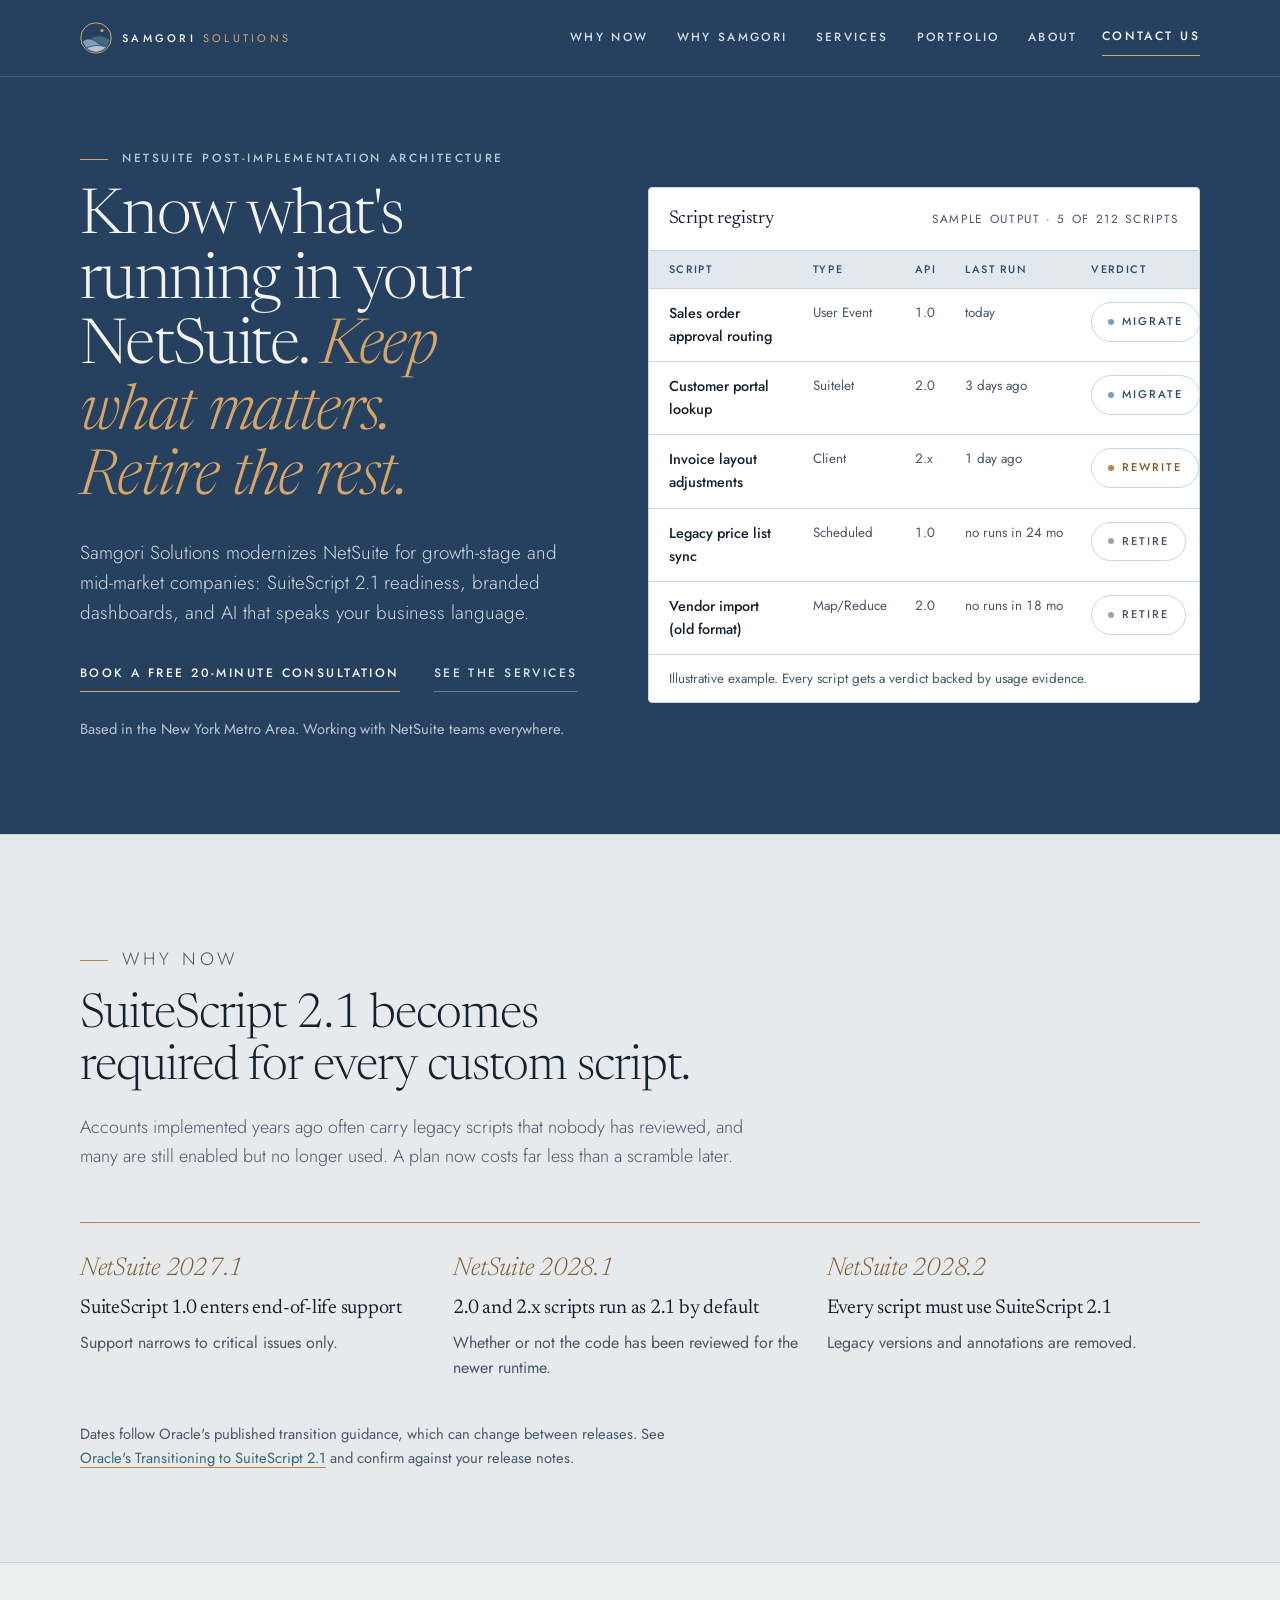
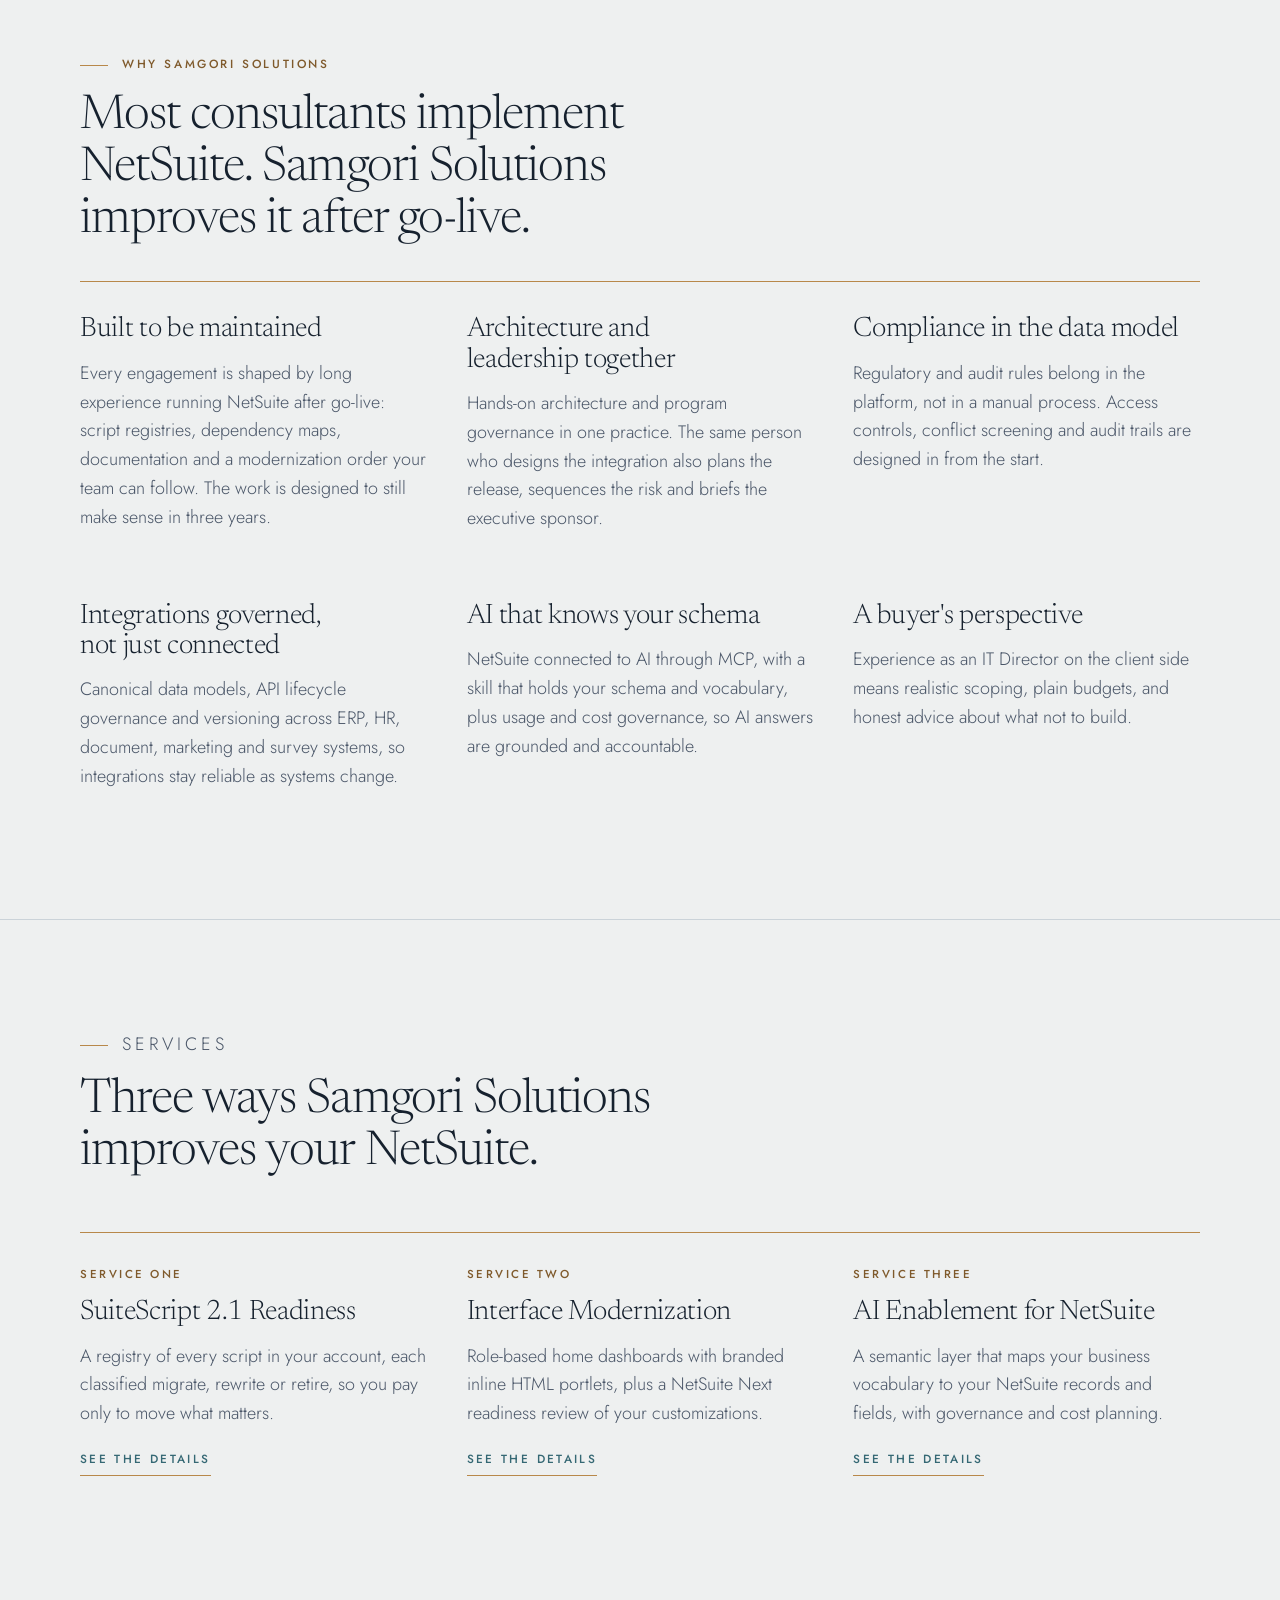
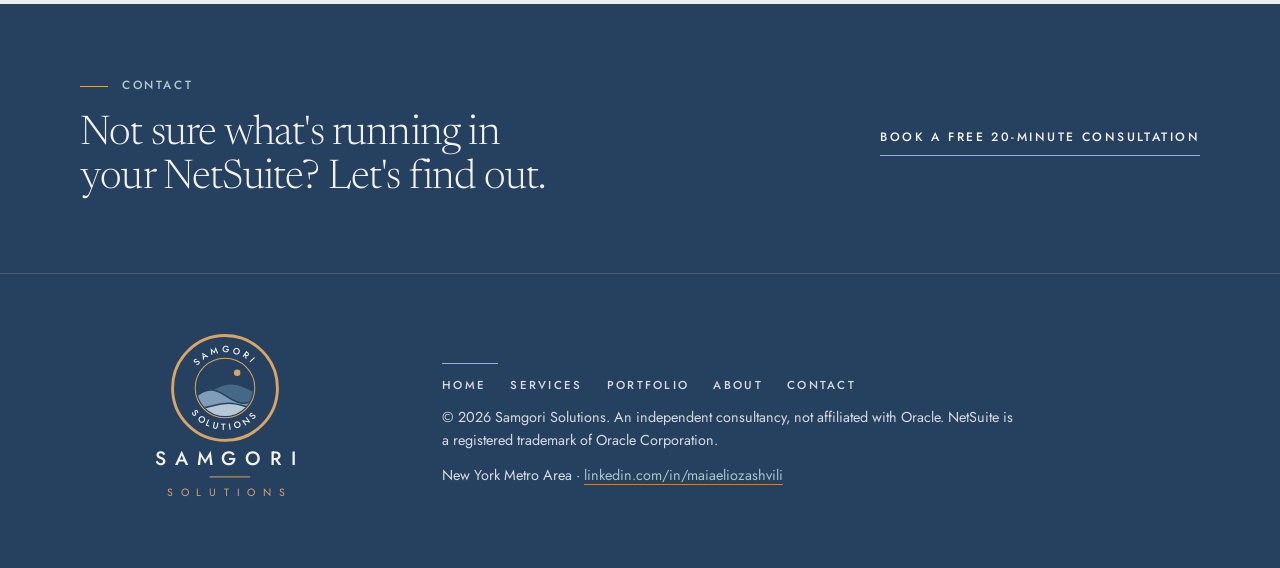
==== public/index.html @ 25e38b6a "Serve site from public/ with wrangler.jsonc for Cloudflare Co-Authored-By: Claude Sonnet 5.5 <norepl" ====
<!doctype html>
<html lang="en">
<head>
<meta charset="utf-8">
<meta name="viewport" content="width=device-width, initial-scale=1, viewport-fit=cover">
<title>Samgori Solutions</title>
<link rel="icon" type="image/svg+xml" href="data:image/svg+xml,%3Csvg%20xmlns%3D%22http%3A//www.w3.org/2000/svg%22%20viewBox%3D%22-4%20-4%2072%2072%22%3E%3Crect%20x%3D%22-4%22%20y%3D%22-4%22%20width%3D%2272%22%20height%3D%2272%22%20rx%3D%2216%22%20fill%3D%22%2326405F%22/%3E%3Cdefs%3E%3CclipPath%20id%3D%22k4%22%3E%3Ccircle%20cx%3D%2232%22%20cy%3D%2232%22%20r%3D%2225%22/%3E%3C/clipPath%3E%3C/defs%3E%3Ccircle%20cx%3D%2232%22%20cy%3D%2232%22%20r%3D%2229.6%22%20fill%3D%22none%22%20stroke%3D%22%23D7A667%22%20stroke-width%3D%223.6%22/%3E%3Cg%20clip-path%3D%22url%28%23k4%29%22%3E%3Cpath%20d%3D%22M6%2062%20A26%2026%200%200%201%2058%2062%20Z%22%20fill%3D%22%23B4C8D6%22%20stroke%3D%22%2326405F%22%20stroke-width%3D%221.5%22%20stroke-linejoin%3D%22round%22/%3E%3C/g%3E%3Ccircle%20cx%3D%2242%22%20cy%3D%2219%22%20r%3D%224%22%20fill%3D%22%23D7A667%22/%3E%3C/svg%3E">
<link rel="stylesheet" href="https://fonts.googleapis.com/css2?family=Jost:wght@300;400;500&family=Newsreader:ital,opsz,wght@0,6..72,300;0,6..72,400;1,6..72,300;1,6..72,400&display=swap">
<link rel="stylesheet" href="styles.css">
</head>
<body>
<header class="site-header on-navy">
  <div class="wrap">
    <a class="brand" href="./" aria-label="Samgori Solutions home"><svg class="logo-h" viewBox="0 0 430 80" xmlns="http://www.w3.org/2000/svg" role="img" aria-label="Samgori Solutions"><g transform="translate(0 8)"><defs><clipPath id="k1"><circle cx="32" cy="32" r="27"/></clipPath></defs><circle cx="32" cy="32" r="30.4" fill="none" stroke="#D7A667" stroke-width="2"/><g clip-path="url(#k1)"><path d="M0 40 C14 40 22 30 34 28 C46 26 54 34 64 36 V70 H0Z" fill="#456887" stroke="#26405F" stroke-width="1.5" stroke-linejoin="round"/><path d="M0 44 C6 37 12 33 20 34 C32 36 38 47 50 47 C56 47 60 45 64 44 V70 H0Z" fill="#7F9DB8" stroke="#26405F" stroke-width="1.5" stroke-linejoin="round"/><path d="M0 53 C14 53 22 47 36 47 C48 47 54 53 64 51 V70 H0Z" fill="#B4C8D6" stroke="#26405F" stroke-width="1.5" stroke-linejoin="round"/><circle cx="44" cy="17" r="3.2" fill="#D7A667"/></g></g><text x="84" y="47" font-family="Jost,sans-serif" font-size="22" letter-spacing="6.5" fill="#F4F2ED"><tspan font-weight="500">SAMGORI</tspan><tspan font-weight="400" fill="#D7A667" dx="14">SOLUTIONS</tspan></text></svg></a>
    <nav class="nav" aria-label="Primary">
      <a class="nav-link" href="#why-now">Why now</a>
      <a class="nav-link" href="#why-samgori">Why Samgori</a>
      <a class="nav-link" href="services.html">Services</a>
      <a class="nav-link" href="portfolio.html">Portfolio</a>
      <a class="nav-link" href="about.html">About</a>
    </nav>
    <a class="btn head-cta" href="about.html#contact"><span class="long">Contact Us</span><span class="short">Contact</span></a>
  </div>
</header>

<main id="top">
  <section class="hero on-navy" aria-labelledby="hero-title">
    <div class="wrap">
      <div>
        <p class="eyebrow">NetSuite post-implementation architecture</p>
        <h1 id="hero-title">Know what's running in your NetSuite. <em>Keep what matters. Retire the rest.</em></h1>
        <p class="lede">Samgori Solutions modernizes NetSuite for growth-stage and mid-market companies: SuiteScript 2.1 readiness, branded dashboards, and AI that speaks your business language.</p>
        <div class="hero-actions">
          <a class="btn" href="about.html#contact">Book a free 20-minute consultation</a>
          <a class="btn ghost" href="services.html">See the services</a>
        </div>
        <p class="hero-note">Based in the New York Metro Area. Working with NetSuite teams everywhere.</p>
      </div>

      <figure class="registry" style="margin:0" aria-label="Sample script registry">
        <div class="registry-head"><strong>Script registry</strong><span>Sample output · 5 of 212 scripts</span></div>
        <div class="table-scroll">
          <table class="reg">
            <thead>
              <tr><th>Script</th><th>Type</th><th>API</th><th>Last run</th><th>Verdict</th></tr>
            </thead>
            <tbody>
              <tr><td class="name">Sales order approval routing</td><td class="mono">User Event</td><td class="mono">1.0</td><td class="mono">today</td><td><span class="chip migrate">Migrate</span></td></tr>
              <tr><td class="name">Customer portal lookup</td><td class="mono">Suitelet</td><td class="mono">2.0</td><td class="mono">3 days ago</td><td><span class="chip migrate">Migrate</span></td></tr>
              <tr><td class="name">Invoice layout adjustments</td><td class="mono">Client</td><td class="mono">2.x</td><td class="mono">1 day ago</td><td><span class="chip rewrite">Rewrite</span></td></tr>
              <tr><td class="name">Legacy price list sync</td><td class="mono">Scheduled</td><td class="mono">1.0</td><td class="mono">no runs in 24 mo</td><td><span class="chip retire">Retire</span></td></tr>
              <tr><td class="name">Vendor import (old format)</td><td class="mono">Map/Reduce</td><td class="mono">2.0</td><td class="mono">no runs in 18 mo</td><td><span class="chip retire">Retire</span></td></tr>
            </tbody>
          </table>
        </div>
        <figcaption class="registry-foot">Illustrative example. Every script gets a verdict backed by usage evidence.</figcaption>
      </figure>
    </div>
  </section>

  <section id="why-now" class="band tint" aria-labelledby="why-title">
    <div class="wrap">
      <div class="section-head">
        <p class="eyebrow">Why now</p>
        <h2 id="why-title">SuiteScript 2.1 becomes required for every custom script.</h2>
        <p>Accounts implemented years ago often carry legacy scripts that nobody has reviewed, and many are still enabled but no longer used. A plan now costs far less than a scramble later.</p>
      </div>
      <div class="timeline">
        <div class="tl">
          <div class="rel">NetSuite 2027.1</div>
          <h3>SuiteScript 1.0 enters end-of-life support</h3>
          <p>Support narrows to critical issues only.</p>
        </div>
        <div class="tl">
          <div class="rel">NetSuite 2028.1</div>
          <h3>2.0 and 2.x scripts run as 2.1 by default</h3>
          <p>Whether or not the code has been reviewed for the newer runtime.</p>
        </div>
        <div class="tl">
          <div class="rel">NetSuite 2028.2</div>
          <h3>Every script must use SuiteScript 2.1</h3>
          <p>Legacy versions and annotations are removed.</p>
        </div>
      </div>
      <p class="source-note">Dates follow Oracle's published transition guidance, which can change between releases. See <a href="https://docs.oracle.com/en/cloud/saas/netsuite/ns-online-help/article_7161922360.html" target="_blank" rel="noopener">Oracle's Transitioning to SuiteScript 2.1</a> and confirm against your release notes.</p>
    </div>
  </section>

  <section id="why-samgori" class="band" aria-labelledby="why-sg-title">
    <div class="wrap">
      <p class="eyebrow">Why Samgori Solutions</p>
      <h2 id="why-sg-title" style="margin-bottom:34px;max-width:24ch">Most consultants implement NetSuite. Samgori Solutions improves it after go-live.</h2>
      <div class="teasers"><article class="teaser"><h3>Built to be maintained</h3><p>Every engagement is shaped by long experience running NetSuite after go-live: script registries, dependency maps, documentation and a modernization order your team can follow. The work is designed to still make sense in three years.</p></article><article class="teaser"><h3>Architecture and leadership together</h3><p>Hands-on architecture and program governance in one practice. The same person who designs the integration also plans the release, sequences the risk and briefs the executive sponsor.</p></article><article class="teaser"><h3>Compliance in the data model</h3><p>Regulatory and audit rules belong in the platform, not in a manual process. Access controls, conflict screening and audit trails are designed in from the start.</p></article><article class="teaser"><h3>Integrations governed, not just connected</h3><p>Canonical data models, API lifecycle governance and versioning across ERP, HR, document, marketing and survey systems, so integrations stay reliable as systems change.</p></article><article class="teaser"><h3>AI that knows your schema</h3><p>NetSuite connected to AI through MCP, with a skill that holds your schema and vocabulary, plus usage and cost governance, so AI answers are grounded and accountable.</p></article><article class="teaser"><h3>A buyer's perspective</h3><p>Experience as an IT Director on the client side means realistic scoping, plain budgets, and honest advice about what not to build.</p></article></div>
    </div>
  </section>

  <section id="services" class="band" aria-labelledby="services-title">
    <div class="wrap">
      <div class="section-head">
        <p class="eyebrow">Services</p>
        <h2 id="services-title">Three ways Samgori Solutions improves your NetSuite.</h2>
      </div>
      <div class="teasers">
        <article class="teaser">
          <p class="tag">Service one</p>
          <h3>SuiteScript 2.1 Readiness</h3>
          <p>A registry of every script in your account, each classified migrate, rewrite or retire, so you pay only to move what matters.</p>
          <a class="text-link" href="services.html#readiness">See the details</a>
        </article>
        <article class="teaser">
          <p class="tag">Service two</p>
          <h3>Interface Modernization</h3>
          <p>Role-based home dashboards with branded inline HTML portlets, plus a NetSuite Next readiness review of your customizations.</p>
          <a class="text-link" href="services.html#interface">See the details</a>
        </article>
        <article class="teaser">
          <p class="tag">Service three</p>
          <h3>AI Enablement for NetSuite</h3>
          <p>A semantic layer that maps your business vocabulary to your NetSuite records and fields, with governance and cost planning.</p>
          <a class="text-link" href="services.html#ai">See the details</a>
        </article>
      </div>
    </div>
  </section>

  <section class="cta on-navy" aria-labelledby="cta-title">
    <div class="wrap">
      <div>
        <p class="eyebrow">Contact</p>
        <h2 id="cta-title">Not sure what's running in your NetSuite? Let's find out.</h2>
      </div>
      <a class="btn" href="about.html#contact">Book a free 20-minute consultation</a>
    </div>
  </section>
</main>

<footer class="site-footer on-navy">
  <div class="wrap">
    <svg class="logo-seal" viewBox="0 0 300 196" xmlns="http://www.w3.org/2000/svg" role="img" aria-label="Samgori Solutions seal"><g transform="translate(94 4) scale(1.75)"><defs><path id="rt2" d="M11 32 A21 21 0 0 1 53 32"/><path id="rb2" d="M7 32 A25 25 0 0 0 57 32"/></defs><circle cx="32" cy="32" r="31" fill="none" stroke="#D7A667" stroke-width="1.7"/><circle cx="32" cy="32" r="17.6" fill="none" stroke="#D7A667" stroke-width=".6"/><text text-anchor="middle" font-family="Jost,sans-serif" font-weight="500" font-size="5.4" letter-spacing="1.9" fill="#F4F2ED"><textPath href="#rt2" startOffset="50%">SAMGORI</textPath></text><text text-anchor="middle" font-family="Jost,sans-serif" font-weight="500" font-size="5.4" letter-spacing="1.9" fill="#F4F2ED"><textPath href="#rb2" startOffset="50%">SOLUTIONS</textPath></text><defs><clipPath id="k3"><circle cx="32" cy="32" r="16.6"/></clipPath></defs><g clip-path="url(#k3)"><g transform="translate(32 32) scale(.6) translate(-32 -32)"><path d="M0 40 C14 40 22 30 34 28 C46 26 54 34 64 36 V70 H0Z" fill="#456887" stroke="#26405F" stroke-width="1.5" stroke-linejoin="round"/><path d="M0 44 C6 37 12 33 20 34 C32 36 38 47 50 47 C56 47 60 45 64 44 V70 H0Z" fill="#7F9DB8" stroke="#26405F" stroke-width="1.5" stroke-linejoin="round"/><path d="M0 53 C14 53 22 47 36 47 C48 47 54 53 64 51 V70 H0Z" fill="#B4C8D6" stroke="#26405F" stroke-width="1.5" stroke-linejoin="round"/><circle cx="44" cy="17" r="3.2" fill="#D7A667"/></g></g></g><text x="155" y="140" text-anchor="middle" font-family="Jost,sans-serif" font-weight="500" font-size="20" letter-spacing="9" fill="#F4F2ED">SAMGORI</text><path d="M134 152H176" stroke="#D7A667" stroke-width="1"/><text x="155" y="172" text-anchor="middle" font-family="Jost,sans-serif" font-weight="400" font-size="11" letter-spacing="8" fill="#D7A667">SOLUTIONS</text></svg>
    <div class="foot-text">
      <span class="foot-rule" aria-hidden="true"></span>
      <nav class="foot-nav" aria-label="Footer"><a href="./">Home</a><a href="services.html">Services</a><a href="portfolio.html">Portfolio</a><a href="about.html">About</a><a href="about.html#contact">Contact</a></nav>
      <p>&copy; 2026 Samgori Solutions. An independent consultancy, not affiliated with Oracle. NetSuite is a registered trademark of Oracle Corporation.</p>
      <p>New York Metro Area &middot; <a href="https://www.linkedin.com/in/maiaeliozashvili" target="_blank" rel="noopener">linkedin.com/in/maiaeliozashvili</a></p>
    </div>
  </div>
</footer>

</body>
</html>
---- public/styles.css ----
/* Maison direction: quiet luxury. Tonal navy header, hero and footer over a pearl page; bronze hairlines; Newsreader Light for display, Jost for everything small.
   Color roles: navy = header, hero, footer. Bronze = rules, the italic headline phrase, verdict words, underlined calls to action. Azure = eyebrow on navy, table heads, callouts.
   Lagoon Cadet = links and focus rings only. */
:root {
  --navy: #26405F;
  --navy-soft: #D5DBE2;
  --navy-muted: #B9C5D3;
  --navy-line: rgba(255, 255, 255, 0.14);

  --bg: #EEF0F0;
  --surface: #E6EAEC;
  --card: #FFFFFF;
  --fg: #16212E;
  --muted: #4A5668;
  --line: #CBD3D9;

  --bronze: #D7A667;
  --bronze-rule: #B8884A;
  --bronze-text: #7F5A2C;
  --bronze-soft: #F1E6D6;

  --azure: #B4C8D6;
  --azure-soft: #E1E8EE;
  --azure-line: #CAD6DF;
  --azure-text: #2D4B6E;

  --cadet: #4E8C96;
  --link: #356874;
  --link-navy: #A7C6CB;
  --ring: #356874;

  --font-display: "Newsreader", Georgia, "Times New Roman", serif;
  --font-body: "Jost", system-ui, -apple-system, "Segoe UI", sans-serif;
}
@media (prefers-color-scheme: dark) {
  :root:not([data-theme="light"]) {
    --bg: #0D1621;
    --surface: #101C2B;
    --card: #142132;
    --fg: #E8EEF4;
    --muted: #A3B2C2;
    --line: #263A52;
    --bronze-rule: #8F6A3A;
    --bronze-text: #D7A667;
    --bronze-soft: #3A2E1B;
    --azure-soft: #203449;
    --azure-line: #34506B;
    --azure-text: #B4C8D6;
    --link: #A7C6CB;
    --ring: #A7C6CB;
    color-scheme: dark;
  }
}
:root[data-theme="dark"] {
  --bg: #0D1621;
  --surface: #101C2B;
  --card: #142132;
  --fg: #E8EEF4;
  --muted: #A3B2C2;
  --line: #263A52;
  --bronze-rule: #8F6A3A;
  --bronze-text: #D7A667;
  --bronze-soft: #3A2E1B;
  --azure-soft: #203449;
  --azure-line: #34506B;
  --azure-text: #B4C8D6;
  --link: #A7C6CB;
  --ring: #A7C6CB;
  color-scheme: dark;
}

* { box-sizing: border-box; }
html { scroll-behavior: smooth; }
body {
  background: var(--bg);
  color: var(--fg);
  font-family: var(--font-body);
  font-weight: 400;
  font-size: 18px;
  line-height: 1.6;
  margin: 0;
}
@media (prefers-reduced-motion: reduce) { html { scroll-behavior: auto; } }

a { color: var(--link); text-underline-offset: 4px; text-decoration-color: var(--bronze-rule); text-decoration-thickness: 1px; }
a:hover { text-decoration-thickness: 2px; }
a:focus-visible, button:focus-visible, summary:focus-visible {
  outline: 3px solid var(--ring);
  outline-offset: 3px;
  border-radius: 3px;
}
.on-navy a:focus-visible, .on-navy button:focus-visible { outline-color: var(--link-navy); }

.wrap {
  max-width: 1160px;
  margin: 0 auto;
  padding-left: max(20px, env(safe-area-inset-left, 0px));
  padding-right: max(20px, env(safe-area-inset-right, 0px));
}

h1, h2, h3 {
  font-family: var(--font-display);
  font-weight: 300;
  line-height: 1.08;
  letter-spacing: -0.02em;
  text-wrap: balance;
  margin: 0;
}
h1 { font-size: clamp(2.4rem, 4.9vw, 4.1rem); line-height: 1.04; letter-spacing: -0.026em; }
h2 { font-size: clamp(2rem, 3.8vw, 3rem); }
h3 { font-size: 1.5rem; font-weight: 400; letter-spacing: -0.012em; }
p { margin: 0; }

.eyebrow {
  font-family: var(--font-body);
  font-weight: 500;
  font-size: 0.74rem;
  letter-spacing: 0.22em;
  text-transform: uppercase;
  color: var(--bronze-text);
  margin-bottom: 18px;
}
.eyebrow::before { content: ""; display: inline-block; width: 28px; height: 1px; background: var(--bronze-rule); vertical-align: middle; margin-right: 14px; }
.lede { font-size: 1.18rem; color: var(--muted); max-width: 56ch; font-weight: 300; }

/* Navy band: header, hero, footer */
.on-navy { background: var(--navy); color: #F4F2ED; }
.on-navy a { color: var(--link-navy); }
.site-header { border-bottom: 1px solid var(--navy-line); }
.site-header .wrap {
  display: flex;
  align-items: center;
  justify-content: space-between;
  gap: 16px;
  padding-block: 18px;
}
.brand { display: flex; align-items: center; text-decoration: none; flex: none; }
.logo-h { height: 40px; width: auto; display: block; }
@media (max-width: 520px) { .logo-h { height: 32px; } }
.nav { display: flex; align-items: center; gap: 28px; margin-left: auto; }
.head-cta { margin-left: 8px; }
@media (max-width: 899px) {
  .site-header .wrap { flex-wrap: wrap; row-gap: 0; }
  .nav { order: 3; width: 100%; margin-left: 0; gap: 26px; padding: 12px 0 2px; margin-top: 14px; border-top: 1px solid var(--navy-line); overflow-x: auto; }
  .head-cta { margin-left: auto; }
}
.nav a { text-decoration: none; }
.nav a.nav-link {
  font-weight: 500;
  font-size: 0.74rem;
  letter-spacing: 0.2em;
  text-transform: uppercase;
  color: var(--navy-soft);
  padding-block: 6px;
  border-bottom: 1px solid transparent;
}
.nav a.nav-link:hover { color: #fff; }
.nav a.nav-link[aria-current] { color: #fff; border-bottom-color: var(--bronze); }
.short { display: none; }
@media (max-width: 520px) { .long { display: none; } .short { display: inline; } }

/* Calls to action: underlined words, no filled buttons */
.btn {
  display: inline-block;
  font-family: var(--font-body);
  font-weight: 500;
  font-size: 0.76rem;
  letter-spacing: 0.2em;
  text-transform: uppercase;
  color: #F4F2ED;
  padding: 7px 0 8px;
  border-bottom: 1px solid var(--bronze);
  text-decoration: none;
  background: none;
  cursor: pointer;
}
.on-navy a.btn { color: #F4F2ED; }
.btn:hover { color: var(--bronze); text-decoration: none; }
.on-navy a.btn:hover { color: var(--bronze); }
.btn.ghost { color: var(--navy-soft); border-bottom-color: rgba(180, 200, 214, 0.45); }
.on-navy a.btn.ghost { color: var(--navy-soft); }
.btn.ghost:hover, .on-navy a.btn.ghost:hover { color: #fff; border-bottom-color: #fff; }

/* Hero */
.hero .wrap {
  display: grid;
  grid-template-columns: minmax(0, 1fr) minmax(0, 1.08fr);
  gap: 56px;
  align-items: center;
  padding-block: 72px 92px;
}
@media (max-width: 920px) { .hero .wrap { grid-template-columns: minmax(0, 1fr); gap: 44px; padding-block: 44px 64px; } }
.hero .eyebrow { color: var(--azure); }
.hero .eyebrow::before { background: var(--bronze); }
.hero h1 em { color: var(--bronze); font-style: italic; font-weight: 300; }
.hero .lede { margin-top: 26px; color: var(--navy-soft); }
.hero-actions { display: flex; flex-wrap: wrap; gap: 14px 34px; margin-top: 38px; }
.hero-note { margin-top: 26px; font-size: 0.92rem; color: var(--navy-muted); }

.registry {
  background: var(--card);
  color: var(--fg);
  border: 1px solid var(--azure-line);
  border-radius: 4px;
  overflow: hidden;
  min-width: 0;
}
.registry-head {
  display: flex;
  justify-content: space-between;
  align-items: baseline;
  gap: 12px;
  flex-wrap: wrap;
  padding: 16px 20px;
  border-bottom: 1px solid var(--azure-line);
  font-size: 0.74rem;
  letter-spacing: 0.14em;
  text-transform: uppercase;
  color: var(--muted);
}
.registry-head strong { font-family: var(--font-display); font-size: 1.15rem; font-weight: 400; letter-spacing: -0.01em; text-transform: none; color: var(--fg); }
.table-scroll { overflow-x: auto; }
table.reg { width: 100%; border-collapse: collapse; font-size: 0.9rem; min-width: 440px; }
table.reg th {
  text-align: left;
  font-weight: 500;
  font-size: 0.68rem;
  letter-spacing: 0.16em;
  text-transform: uppercase;
  color: var(--azure-text);
  background: var(--azure-soft);
  padding: 10px 14px;
  border-bottom: 1px solid var(--azure-line);
  white-space: nowrap;
}
table.reg td { padding: 13px 14px; border-bottom: 1px solid var(--azure-line); vertical-align: top; }
table.reg tr:last-child td { border-bottom: 0; }
table.reg .name { font-weight: 500; min-width: 150px; }
table.reg th:first-child, table.reg td:first-child { padding-left: 20px; }
table.reg th:last-child, table.reg td:last-child { padding-right: 20px; }
table.reg .mono { font-size: 0.84rem; color: var(--muted); white-space: nowrap; font-variant-numeric: tabular-nums; }
.chip {
  display: inline-flex;
  align-items: center;
  gap: 8px;
  font-weight: 500;
  font-size: 0.68rem;
  letter-spacing: 0.18em;
  text-transform: uppercase;
  white-space: nowrap;
}
.chip::before { content: ""; width: 6px; height: 6px; border-radius: 50%; background: currentColor; }
.chip.migrate { color: var(--azure-text); }
.chip.migrate::before { background: #7F9DB8; }
.chip.rewrite { color: var(--bronze-text); }
.chip.rewrite::before { background: var(--bronze-rule); }
.chip.retire { color: var(--muted); }
.chip.retire::before { background: #98A3B0; }
.registry-foot { padding: 13px 20px; border-top: 1px solid var(--azure-line); font-size: 0.84rem; color: var(--muted); }

/* Sections */
section { scroll-margin-top: 16px; }
.band { border-top: 1px solid var(--line); }
.band .wrap { padding-block: 92px; }
@media (max-width: 700px) { .band .wrap { padding-block: 60px; } }
.band.tint { background: var(--surface); }
.section-head { max-width: 62ch; margin-bottom: 52px; }
.section-head p { margin-top: 18px; color: var(--muted); font-size: 1.12rem; font-weight: 300; }

/* Timeline */
.timeline { display: grid; grid-template-columns: repeat(3, minmax(0, 1fr)); gap: 0; border-top: 1px solid var(--bronze-rule); }
@media (max-width: 760px) { .timeline { grid-template-columns: minmax(0, 1fr); border-top: 0; border-left: 1px solid var(--bronze-rule); } }
.tl { padding: 26px 28px 8px 0; position: relative; }
@media (max-width: 760px) { .tl { padding: 0 0 32px 24px; } .tl:last-child { padding-bottom: 0; } }
.tl .rel { font-family: var(--font-display); font-style: italic; font-weight: 300; font-size: 1.6rem; color: var(--bronze-text); letter-spacing: -0.01em; }
.tl h3 { font-size: 1.25rem; margin-top: 8px; }
.tl p { margin-top: 10px; color: var(--muted); font-size: 1rem; }
.source-note { margin-top: 34px; font-size: 0.92rem; color: var(--muted); max-width: 70ch; }

/* Services: ledger rows */
.services { display: grid; gap: 0; border-top: 1px solid var(--bronze-rule); }
.service {
  display: grid;
  grid-template-columns: minmax(0, 0.9fr) minmax(0, 1.4fr);
  gap: 56px;
  padding-block: 52px;
  border-bottom: 1px solid var(--line);
}
@media (max-width: 820px) { .service { grid-template-columns: minmax(0, 1fr); gap: 22px; padding-block: 38px; } }
.service .tag { font-weight: 500; font-size: 0.72rem; letter-spacing: 0.22em; text-transform: uppercase; color: var(--bronze-text); margin-bottom: 14px; }
.service h3 { font-size: clamp(1.7rem, 2.6vw, 2.2rem); font-weight: 300; }
.service .what { color: var(--muted); margin-top: 16px; max-width: 46ch; font-weight: 300; }
.service h4 { font-weight: 500; font-size: 0.72rem; letter-spacing: 0.2em; text-transform: uppercase; color: var(--muted); margin: 0 0 16px; }
.service ul { margin: 0; padding: 0; list-style: none; display: grid; gap: 12px; }
.service li { padding-left: 32px; position: relative; }
.service li::before { content: ""; position: absolute; left: 0; top: 0.82em; width: 16px; height: 1px; background: var(--bronze-rule); }
.service .fine { margin-top: 22px; font-size: 0.94rem; color: var(--muted); }

/* Process */
.steps { display: grid; grid-template-columns: repeat(4, minmax(0, 1fr)); gap: 32px; counter-reset: step; list-style: none; padding: 0; margin: 0; }
@media (max-width: 900px) { .steps { grid-template-columns: repeat(2, minmax(0, 1fr)); } }
@media (max-width: 520px) { .steps { grid-template-columns: minmax(0, 1fr); } }
.steps li { counter-increment: step; }
.steps li::before {
  content: counter(step);
  display: grid;
  place-items: center;
  width: 44px;
  height: 44px;
  border-radius: 50%;
  border: 1px solid var(--bronze-rule);
  color: var(--bronze-text);
  font-family: var(--font-display);
  font-style: italic;
  font-weight: 300;
  font-size: 1.25rem;
  margin-bottom: 18px;
}
.steps h3 { font-size: 1.35rem; }
.steps p { margin-top: 10px; color: var(--muted); font-size: 1rem; }

/* About */
.about { display: grid; grid-template-columns: minmax(0, 1fr) minmax(0, 1fr); gap: 72px; align-items: start; }
@media (max-width: 820px) { .about { grid-template-columns: minmax(0, 1fr); gap: 32px; } }
.about p + p { margin-top: 18px; }
.about p { font-weight: 300; }
.principles { display: grid; gap: 0; border-top: 1px solid var(--bronze-rule); }
.principles div { padding: 22px 0 22px 22px; border-bottom: 1px solid var(--line); border-left: 1px solid var(--bronze-rule); }
.principles strong { display: block; font-family: var(--font-display); font-weight: 400; font-size: 1.3rem; letter-spacing: -0.01em; }
.principles span { color: var(--muted); font-size: 1rem; }

/* FAQ */
.faq { max-width: 780px; border-top: 1px solid var(--bronze-rule); }
.faq details { border-bottom: 1px solid var(--line); }
.faq summary { cursor: pointer; padding: 22px 32px 22px 0; font-family: var(--font-display); font-size: 1.3rem; font-weight: 400; list-style: none; position: relative; }
.faq summary::-webkit-details-marker { display: none; }
.faq summary::after { content: "+"; position: absolute; right: 4px; top: 50%; transform: translateY(-52%); font-family: var(--font-body); font-weight: 300; font-size: 1.6rem; color: var(--bronze-text); }
.faq details[open] summary::after { content: "\2212"; }
.faq details p { padding: 0 0 24px; color: var(--muted); max-width: 64ch; font-weight: 300; }

/* Contact */
.contact { display: grid; grid-template-columns: minmax(0, 1.1fr) minmax(0, 1fr); gap: 72px; align-items: start; }
@media (max-width: 820px) { .contact { grid-template-columns: minmax(0, 1fr); gap: 36px; } }
.callout { margin-top: 30px; max-width: 52ch; background: var(--azure-soft); border-left: 1px solid var(--bronze-rule); padding: 16px 20px; font-size: 1rem; color: var(--fg); }
.callout strong { color: var(--azure-text); font-weight: 500; }
.contact-card { background: var(--card); border: 1px solid var(--azure-line); border-top: 1px solid var(--bronze-rule); border-radius: 0 0 4px 4px; padding: 10px 26px; min-width: 0; }
.row { display: grid; grid-template-columns: 86px minmax(0, 1fr) auto; gap: 14px; align-items: center; padding: 18px 0; border-bottom: 1px solid var(--azure-line); }
.row:last-child { border-bottom: 0; }
.row .k { font-weight: 500; font-size: 0.7rem; letter-spacing: 0.2em; text-transform: uppercase; color: var(--muted); }
.row .v { font-weight: 500; overflow-wrap: anywhere; user-select: all; }
.copy { font-family: var(--font-body); font-weight: 500; font-size: 0.7rem; letter-spacing: 0.16em; text-transform: uppercase; background: transparent; color: var(--fg); border: 0; border-bottom: 1px solid var(--bronze-rule); padding: 6px 2px; cursor: pointer; }
.copy:hover { color: var(--bronze-text); }
.copy.done { color: var(--link); }
.row a.v { user-select: auto; }
@media (max-width: 480px) { .row { grid-template-columns: minmax(0, 1fr) auto; } .row .k { grid-column: 1 / -1; margin-bottom: -6px; } }

/* Footer */
.site-footer { border-top: 1px solid var(--navy-line); }
.site-footer .wrap { padding-block: 56px 48px; display: grid; grid-template-columns: auto minmax(0, 1fr); gap: 40px 72px; align-items: center; font-size: 0.9rem; color: var(--navy-soft); }
@media (max-width: 720px) { .site-footer .wrap { grid-template-columns: minmax(0, 1fr); justify-items: center; text-align: center; } }
.logo-seal { width: 290px; max-width: 100%; height: auto; display: block; }
.site-footer .foot-text { display: grid; gap: 12px; max-width: 64ch; }
.site-footer .foot-rule { display: block; height: 1px; background: var(--bronze); width: 56px; }
@media (max-width: 720px) { .site-footer .foot-rule { margin: 0 auto; } }

/* Multi-page additions */
.page-hero .wrap { padding-block: 72px 80px; max-width: 1160px; }
@media (max-width: 700px) { .page-hero .wrap { padding-block: 44px 52px; } }
.page-hero .eyebrow { color: var(--azure); }
.page-hero .eyebrow::before { background: var(--bronze); }
.page-hero h1 { font-size: clamp(2.3rem, 4.6vw, 3.8rem); max-width: 20ch; }
.page-hero .lede { margin-top: 24px; color: var(--navy-soft); max-width: 60ch; }

.teasers { display: grid; grid-template-columns: repeat(3, minmax(0, 1fr)); gap: 0 40px; border-top: 1px solid var(--bronze-rule); }
@media (max-width: 860px) { .teasers { grid-template-columns: minmax(0, 1fr); } }
.teaser { padding: 32px 0 36px; border-bottom: 1px solid var(--line); display: flex; flex-direction: column; }
@media (min-width: 861px) { .teaser { border-bottom: 0; } }
.teaser .tag { font-weight: 500; font-size: 0.72rem; letter-spacing: 0.22em; text-transform: uppercase; color: var(--bronze-text); margin-bottom: 14px; }
.teaser h3 { font-size: 1.75rem; font-weight: 300; }
.teaser p { margin-top: 14px; color: var(--muted); font-weight: 300; flex: 1; }
.teaser p.tag { flex: none; margin-top: 0; }
.text-link { margin-top: 22px; align-self: flex-start; font-weight: 500; font-size: 0.74rem; letter-spacing: 0.2em; text-transform: uppercase; color: var(--link); text-decoration: none; border-bottom: 1px solid var(--bronze-rule); padding-bottom: 6px; }
.text-link:hover { color: var(--bronze-text); }

.cta .wrap { display: grid; grid-template-columns: minmax(0, 1.4fr) auto; gap: 32px 56px; align-items: center; padding-block: 72px; }
@media (max-width: 820px) { .cta .wrap { grid-template-columns: minmax(0, 1fr); padding-block: 52px; } }
.cta h2 { font-size: clamp(1.8rem, 3.2vw, 2.6rem); max-width: 24ch; }
.cta .eyebrow { color: var(--azure); }
.cta .eyebrow::before { background: var(--bronze); }
.service { scroll-margin-top: 24px; }
.contact { grid-template-columns: minmax(0, 1fr) minmax(0, 1.2fr); gap: 56px; }
@media (max-width: 820px) { .contact { grid-template-columns: minmax(0, 1fr); } }
.row { grid-template-columns: 74px minmax(0, 1fr) auto; }
.row .v { font-size: 0.98rem; overflow-wrap: break-word; word-break: normal; }
.row .v#v-email { overflow-wrap: anywhere; }
@media (max-width: 480px) { .row { grid-template-columns: minmax(0, 1fr) auto; } .row .v { font-size: 0.95rem; } }

/* Contact form */
.contact-head { max-width: 62ch; margin-bottom: 44px; }
.contact-head .lede { margin-top: 20px; }
.contact-grid { display: grid; grid-template-columns: minmax(0, 1.25fr) minmax(0, 1fr); gap: 56px; align-items: start; }
@media (max-width: 900px) { .contact-grid { grid-template-columns: minmax(0, 1fr); gap: 40px; } }
.form-card { background: var(--card); border: 1px solid var(--azure-line); border-top: 1px solid var(--bronze-rule); border-radius: 0 0 4px 4px; padding: 32px 32px 30px; }
@media (max-width: 520px) { .form-card { padding: 24px 20px; } }
.form-card h3 { font-size: 1.7rem; font-weight: 300; margin-bottom: 6px; }
.form-card .sub { color: var(--muted); font-size: 0.98rem; margin-bottom: 26px; }
.field { display: grid; gap: 8px; margin-bottom: 20px; }
.field-row { display: grid; grid-template-columns: repeat(2, minmax(0, 1fr)); gap: 0 20px; }
@media (max-width: 560px) { .field-row { grid-template-columns: minmax(0, 1fr); } }
.field label { font-weight: 500; font-size: 0.7rem; letter-spacing: 0.2em; text-transform: uppercase; color: var(--muted); }
.field label .req { color: var(--bronze-text); }
.field input, .field select, .field textarea {
  font-family: var(--font-body); font-size: 1rem; font-weight: 400; color: var(--fg);
  background: var(--bg); border: 1px solid var(--azure-line); border-radius: 3px; padding: 12px 14px; width: 100%; min-width: 0;
}
.field textarea { min-height: 150px; resize: vertical; line-height: 1.5; }
.field input:focus-visible, .field select:focus-visible, .field textarea:focus-visible { outline: 3px solid var(--ring); outline-offset: 1px; border-color: var(--ring); }
.field [aria-invalid="true"] { border-color: #A8452F; }
:root[data-theme="dark"] .field [aria-invalid="true"] { border-color: #E2896F; }
@media (prefers-color-scheme: dark) { :root:not([data-theme="light"]) .field [aria-invalid="true"] { border-color: #E2896F; } }
.err { font-size: 0.86rem; color: #A8452F; min-height: 0; }
:root[data-theme="dark"] .err { color: #E2896F; }
@media (prefers-color-scheme: dark) { :root:not([data-theme="light"]) .err { color: #E2896F; } }
.hp { position: absolute; left: -9999px; width: 1px; height: 1px; overflow: hidden; }
.form-actions { display: flex; align-items: center; flex-wrap: wrap; gap: 14px 24px; margin-top: 6px; }
.submit { font-family: var(--font-body); font-weight: 500; font-size: 0.76rem; letter-spacing: 0.2em; text-transform: uppercase; color: #F4F2ED; background: var(--navy); border: 1px solid var(--navy); border-bottom: 2px solid var(--bronze); border-radius: 3px; padding: 14px 26px; cursor: pointer; }
.submit:hover { background: #1F3550; }
.submit[disabled] { opacity: 0.6; cursor: progress; }
:root[data-theme="dark"] .submit { background: #2D4B6E; border-color: #2D4B6E; }
@media (prefers-color-scheme: dark) { :root:not([data-theme="light"]) .submit { background: #2D4B6E; border-color: #2D4B6E; } }
.privacy { font-size: 0.86rem; color: var(--muted); max-width: 40ch; }
.status { margin-top: 22px; display: none; }
.status.show { display: block; }
.status .box { border-left: 1px solid var(--bronze-rule); background: var(--azure-soft); padding: 16px 20px; font-size: 1rem; }
.status .box strong { font-weight: 500; color: var(--azure-text); }
.status textarea { margin-top: 14px; width: 100%; min-height: 150px; font: 0.9rem/1.5 var(--font-body); color: var(--fg); background: var(--card); border: 1px solid var(--azure-line); border-radius: 3px; padding: 12px 14px; }
.status .copy { margin-top: 10px; }

.foot-nav { display: flex; flex-wrap: wrap; gap: 8px 24px; }
.foot-nav a { font-weight: 500; font-size: 0.72rem; letter-spacing: 0.2em; text-transform: uppercase; text-decoration: none; color: var(--navy-soft); }
.foot-nav a:hover { color: #fff; }
@media (max-width: 720px) { .foot-nav { justify-content: center; } }

.sr-only { position: absolute; width: 1px; height: 1px; overflow: hidden; clip: rect(0 0 0 0); white-space: nowrap; }
.hero-actions { margin-top: 28px; }
.chips { display: flex; flex-wrap: wrap; gap: 10px; margin-bottom: 18px; }
.chip { font-family: var(--font-body); font-weight: 500; font-size: 0.7rem; letter-spacing: 0.18em; text-transform: uppercase; color: var(--fg); background: transparent; border: 1px solid var(--azure-line); border-radius: 999px; padding: 10px 16px; cursor: pointer; }
.chip:hover { border-color: var(--bronze-rule); }
.chip[aria-pressed="true"] { background: var(--navy); border-color: var(--navy); color: #F4F2ED; }
.chip:focus-visible, .btn:focus-visible { outline: 3px solid var(--ring); outline-offset: 2px; }
.pf-count { color: var(--muted); font-size: 0.9rem; margin-bottom: 28px; }
.proj-grid { display: grid; grid-template-columns: repeat(2, minmax(0, 1fr)); gap: 28px; }
@media (max-width: 820px) { .proj-grid { grid-template-columns: minmax(0, 1fr); } }
.proj { background: var(--card); border: 1px solid var(--azure-line); border-top: 1px solid var(--bronze-rule); border-radius: 0 0 4px 4px; padding: 28px 28px 24px; display: flex; flex-direction: column; }
.proj[hidden] { display: none; }
.proj-tag { font-weight: 500; font-size: 0.68rem; letter-spacing: 0.22em; text-transform: uppercase; color: var(--bronze-text); }
.proj-org { color: var(--azure-text); font-weight: 500; font-size: 0.9rem; margin: -8px 0 6px; }
.proj h3 { font-size: 1.5rem; font-weight: 300; margin: 10px 0 16px; }
.proj dl { flex: 1; }
.proj dt { font-weight: 500; font-size: 0.68rem; letter-spacing: 0.2em; text-transform: uppercase; color: var(--muted); margin-top: 12px; }
.proj dd { margin: 4px 0 0; font-weight: 300; }
.proj-stack { margin-top: 18px; padding-top: 14px; border-top: 1px solid var(--azure-line); font-size: 0.92rem; color: var(--muted); }
.proj-stack span { font-weight: 500; font-size: 0.68rem; letter-spacing: 0.2em; text-transform: uppercase; margin-right: 8px; }
.resume { max-width: 860px; }
.rs-contact { color: var(--muted); font-size: 0.95rem; overflow-wrap: anywhere; padding-bottom: 20px; border-bottom: 1px solid var(--bronze-rule); }
.rs-sec { margin-top: 40px; }
.rs-sec .rs-h { font-size: 0.74rem; font-family: var(--font-body); font-weight: 500; letter-spacing: 0.24em; text-transform: uppercase; color: var(--bronze-text); margin-bottom: 16px; }
.skrow { display: grid; grid-template-columns: 190px minmax(0, 1fr); gap: 4px 24px; padding: 10px 0; border-top: 1px solid var(--azure-line); }
.skrow dt { font-weight: 500; }
.skrow dd { margin: 0; font-weight: 300; }
@media (max-width: 600px) { .skrow { grid-template-columns: minmax(0, 1fr); } }
.job { margin-bottom: 28px; }
.job-head { display: flex; justify-content: space-between; align-items: baseline; gap: 6px 20px; flex-wrap: wrap; }
.job h3 { font-size: 1.35rem; font-weight: 400; }
.job-dates { font-size: 0.86rem; letter-spacing: 0.1em; color: var(--muted); }
.job-org { color: var(--azure-text); font-weight: 500; margin-top: 2px; }
.job-blurb { color: var(--muted); font-weight: 300; margin-top: 6px; }
.job h4 { font-family: var(--font-body); font-weight: 500; font-size: 0.7rem; letter-spacing: 0.2em; text-transform: uppercase; color: var(--muted); margin-top: 18px; }
.rs-more { margin-top: 36px; }
.job ul { margin: 10px 0 0; padding-left: 20px; }
.job li { margin-bottom: 6px; font-weight: 300; }
@media print {
  .site-header, .site-footer, .cta, .page-hero .hero-actions { display: none !important; }
  .page-hero { background: none !important; color: #000 !important; }
  .page-hero .wrap { padding-block: 0 12px; }
  .page-hero h1, .page-hero .lede, .page-hero .eyebrow { color: #000 !important; }
  body { background: #fff !important; }
  .job { break-inside: avoid; }
}
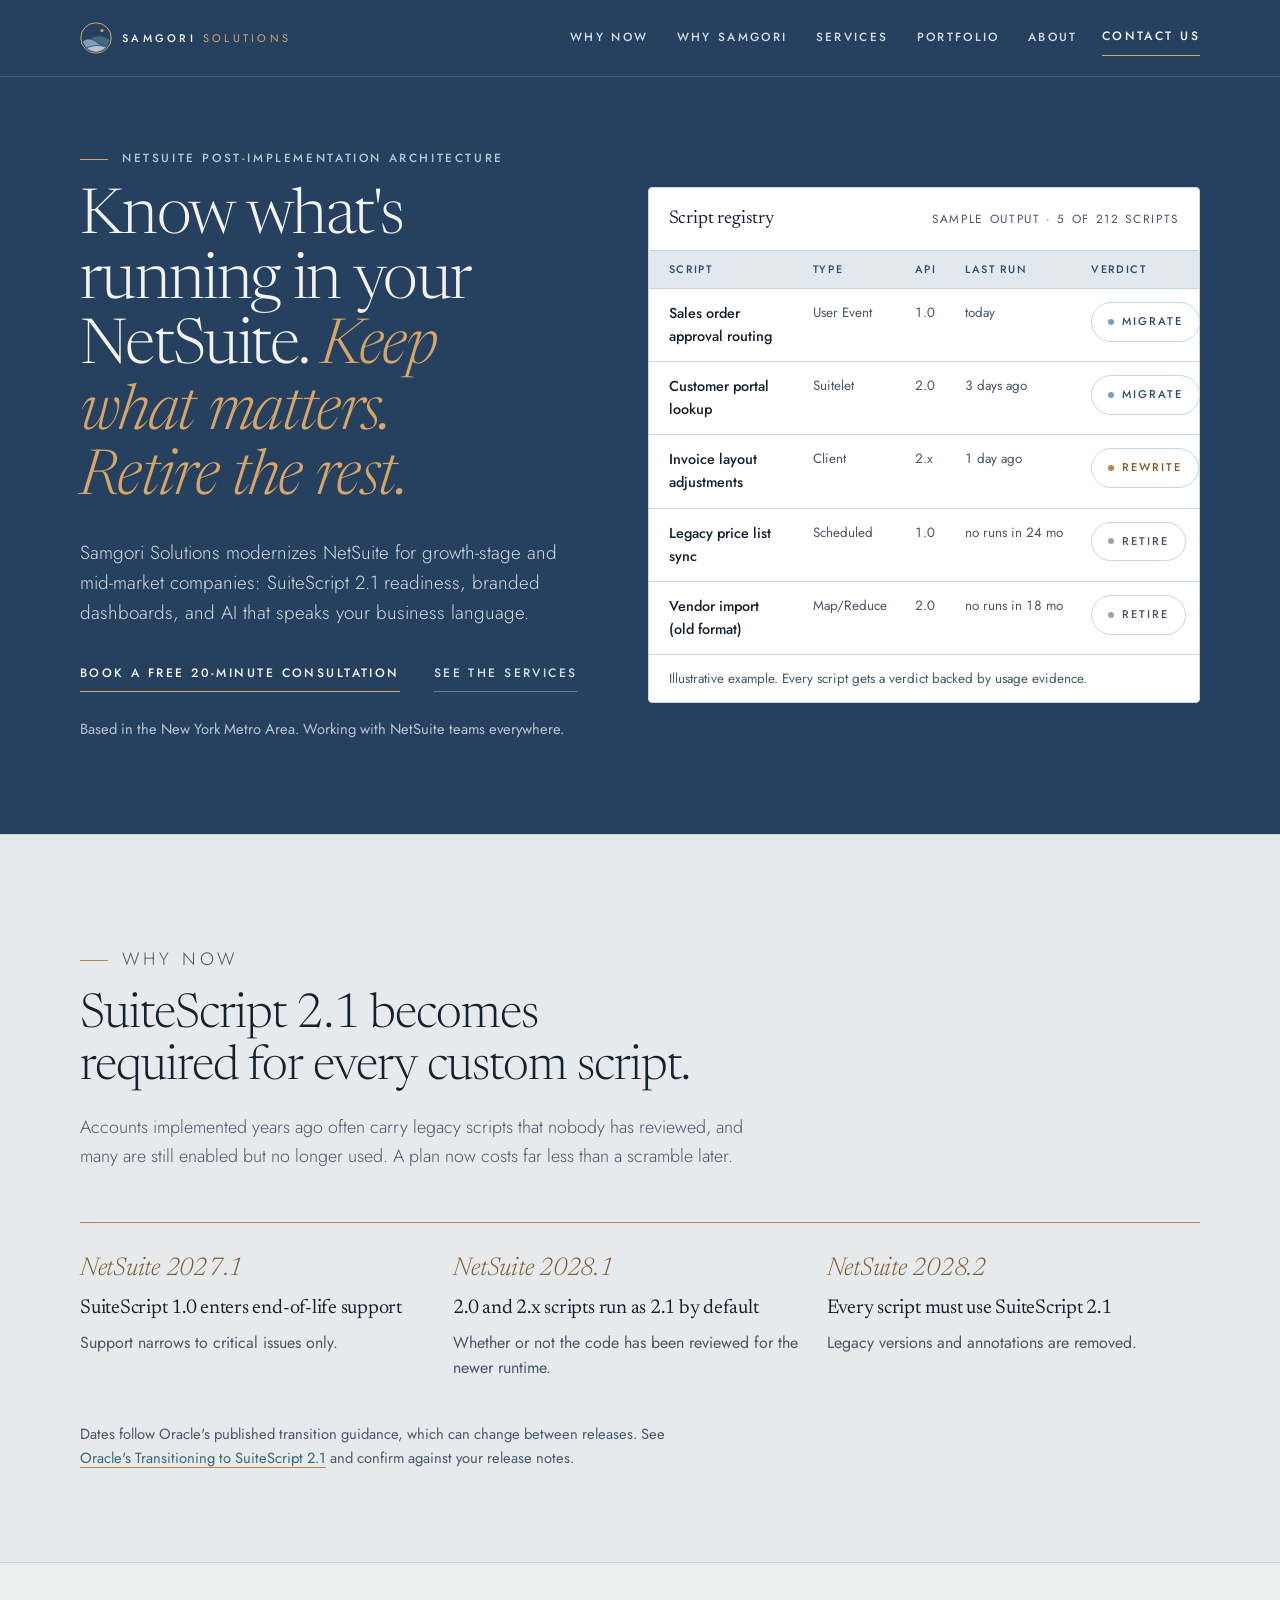
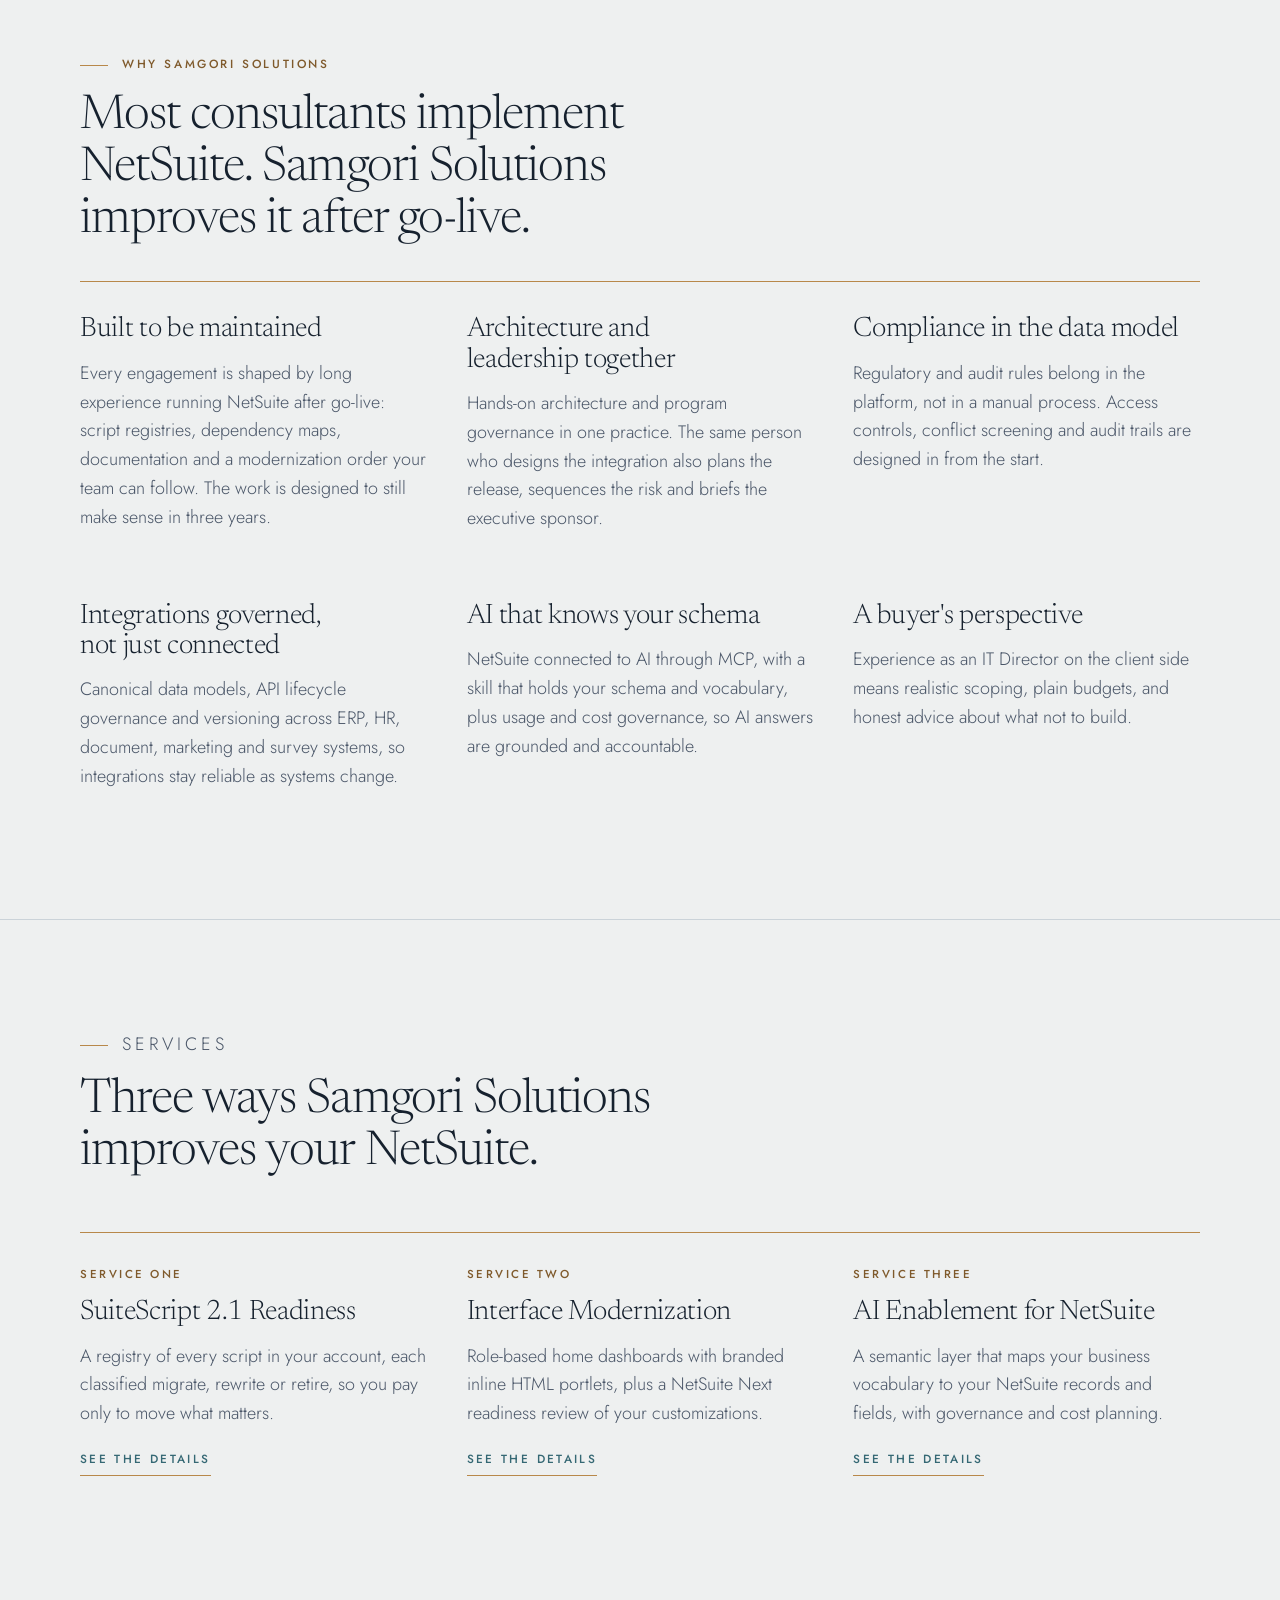
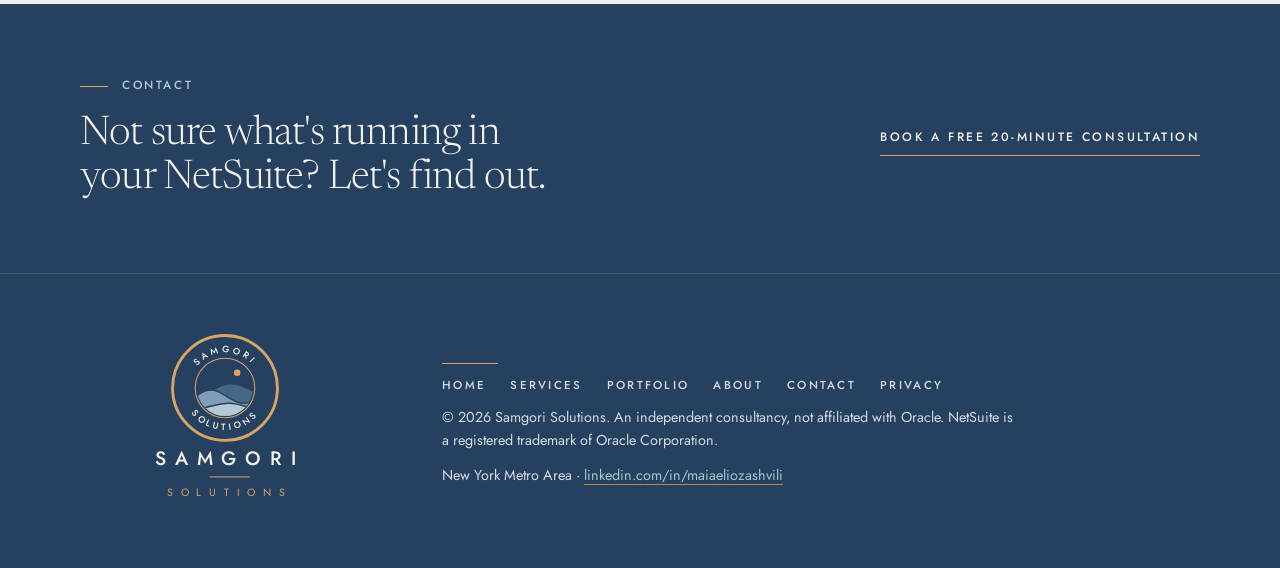
==== commit 811c754a: "Add privacy page and footer link Co-Authored-By: Claude Sonnet 5.5 <noreply@anthropic.com> Claude-Se" ====
--- a/public/index.html
+++ b/public/index.html
@@ -1,6 +1,15 @@
 <!doctype html>
 <html lang="en">
 <head>
+<!-- Google tag (gtag.js) -->
+<script async src="https://www.googletagmanager.com/gtag/js?id=G-4RE97HDG5K"></script>
+<script>
+  window.dataLayer = window.dataLayer || [];
+  function gtag(){dataLayer.push(arguments);}
+  gtag('js', new Date());
+
+  gtag('config', 'G-4RE97HDG5K');
+</script>
 <meta charset="utf-8">
 <meta name="viewport" content="width=device-width, initial-scale=1, viewport-fit=cover">
 <title>Samgori Solutions</title>
@@ -139,7 +148,7 @@
     <svg class="logo-seal" viewBox="0 0 300 196" xmlns="http://www.w3.org/2000/svg" role="img" aria-label="Samgori Solutions seal"><g transform="translate(94 4) scale(1.75)"><defs><path id="rt2" d="M11 32 A21 21 0 0 1 53 32"/><path id="rb2" d="M7 32 A25 25 0 0 0 57 32"/></defs><circle cx="32" cy="32" r="31" fill="none" stroke="#D7A667" stroke-width="1.7"/><circle cx="32" cy="32" r="17.6" fill="none" stroke="#D7A667" stroke-width=".6"/><text text-anchor="middle" font-family="Jost,sans-serif" font-weight="500" font-size="5.4" letter-spacing="1.9" fill="#F4F2ED"><textPath href="#rt2" startOffset="50%">SAMGORI</textPath></text><text text-anchor="middle" font-family="Jost,sans-serif" font-weight="500" font-size="5.4" letter-spacing="1.9" fill="#F4F2ED"><textPath href="#rb2" startOffset="50%">SOLUTIONS</textPath></text><defs><clipPath id="k3"><circle cx="32" cy="32" r="16.6"/></clipPath></defs><g clip-path="url(#k3)"><g transform="translate(32 32) scale(.6) translate(-32 -32)"><path d="M0 40 C14 40 22 30 34 28 C46 26 54 34 64 36 V70 H0Z" fill="#456887" stroke="#26405F" stroke-width="1.5" stroke-linejoin="round"/><path d="M0 44 C6 37 12 33 20 34 C32 36 38 47 50 47 C56 47 60 45 64 44 V70 H0Z" fill="#7F9DB8" stroke="#26405F" stroke-width="1.5" stroke-linejoin="round"/><path d="M0 53 C14 53 22 47 36 47 C48 47 54 53 64 51 V70 H0Z" fill="#B4C8D6" stroke="#26405F" stroke-width="1.5" stroke-linejoin="round"/><circle cx="44" cy="17" r="3.2" fill="#D7A667"/></g></g></g><text x="155" y="140" text-anchor="middle" font-family="Jost,sans-serif" font-weight="500" font-size="20" letter-spacing="9" fill="#F4F2ED">SAMGORI</text><path d="M134 152H176" stroke="#D7A667" stroke-width="1"/><text x="155" y="172" text-anchor="middle" font-family="Jost,sans-serif" font-weight="400" font-size="11" letter-spacing="8" fill="#D7A667">SOLUTIONS</text></svg>
     <div class="foot-text">
       <span class="foot-rule" aria-hidden="true"></span>
-      <nav class="foot-nav" aria-label="Footer"><a href="./">Home</a><a href="services.html">Services</a><a href="portfolio.html">Portfolio</a><a href="about.html">About</a><a href="about.html#contact">Contact</a></nav>
+      <nav class="foot-nav" aria-label="Footer"><a href="./">Home</a><a href="services.html">Services</a><a href="portfolio.html">Portfolio</a><a href="about.html">About</a><a href="about.html#contact">Contact</a><a href="privacy.html">Privacy</a></nav>
       <p>&copy; 2026 Samgori Solutions. An independent consultancy, not affiliated with Oracle. NetSuite is a registered trademark of Oracle Corporation.</p>
       <p>New York Metro Area &middot; <a href="https://www.linkedin.com/in/maiaeliozashvili" target="_blank" rel="noopener">linkedin.com/in/maiaeliozashvili</a></p>
     </div>
--- a/public/styles.css
+++ b/public/styles.css
@@ -488,3 +488,9 @@
   body { background: #fff !important; }
   .job { break-inside: avoid; }
 }
+.prose { max-width: 760px; }
+.prose h2 { font-size: 1.6rem; font-weight: 300; margin: 40px 0 12px; }
+.prose h2:first-of-type { margin-top: 0; }
+.prose p, .prose li { font-weight: 300; margin-bottom: 12px; }
+.prose ul { padding-left: 22px; }
+.prose a { color: var(--cadet, inherit); }
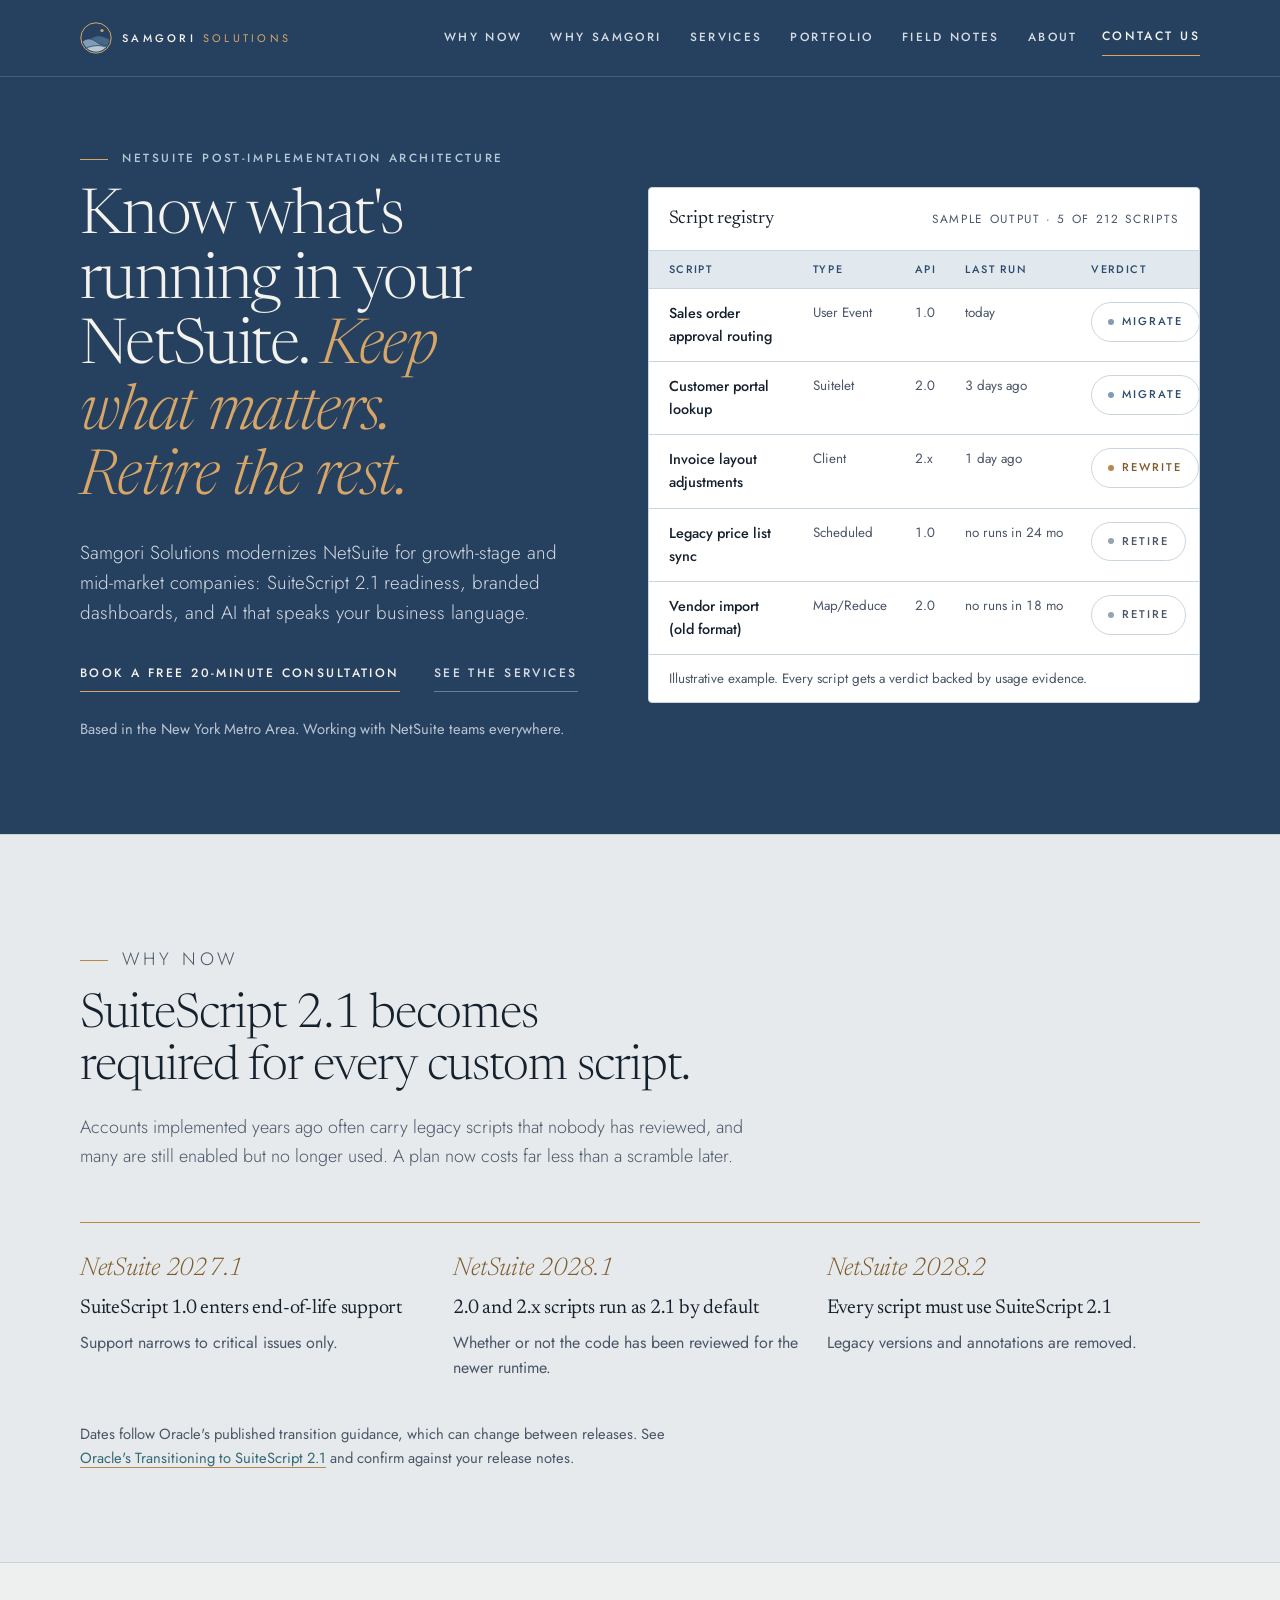
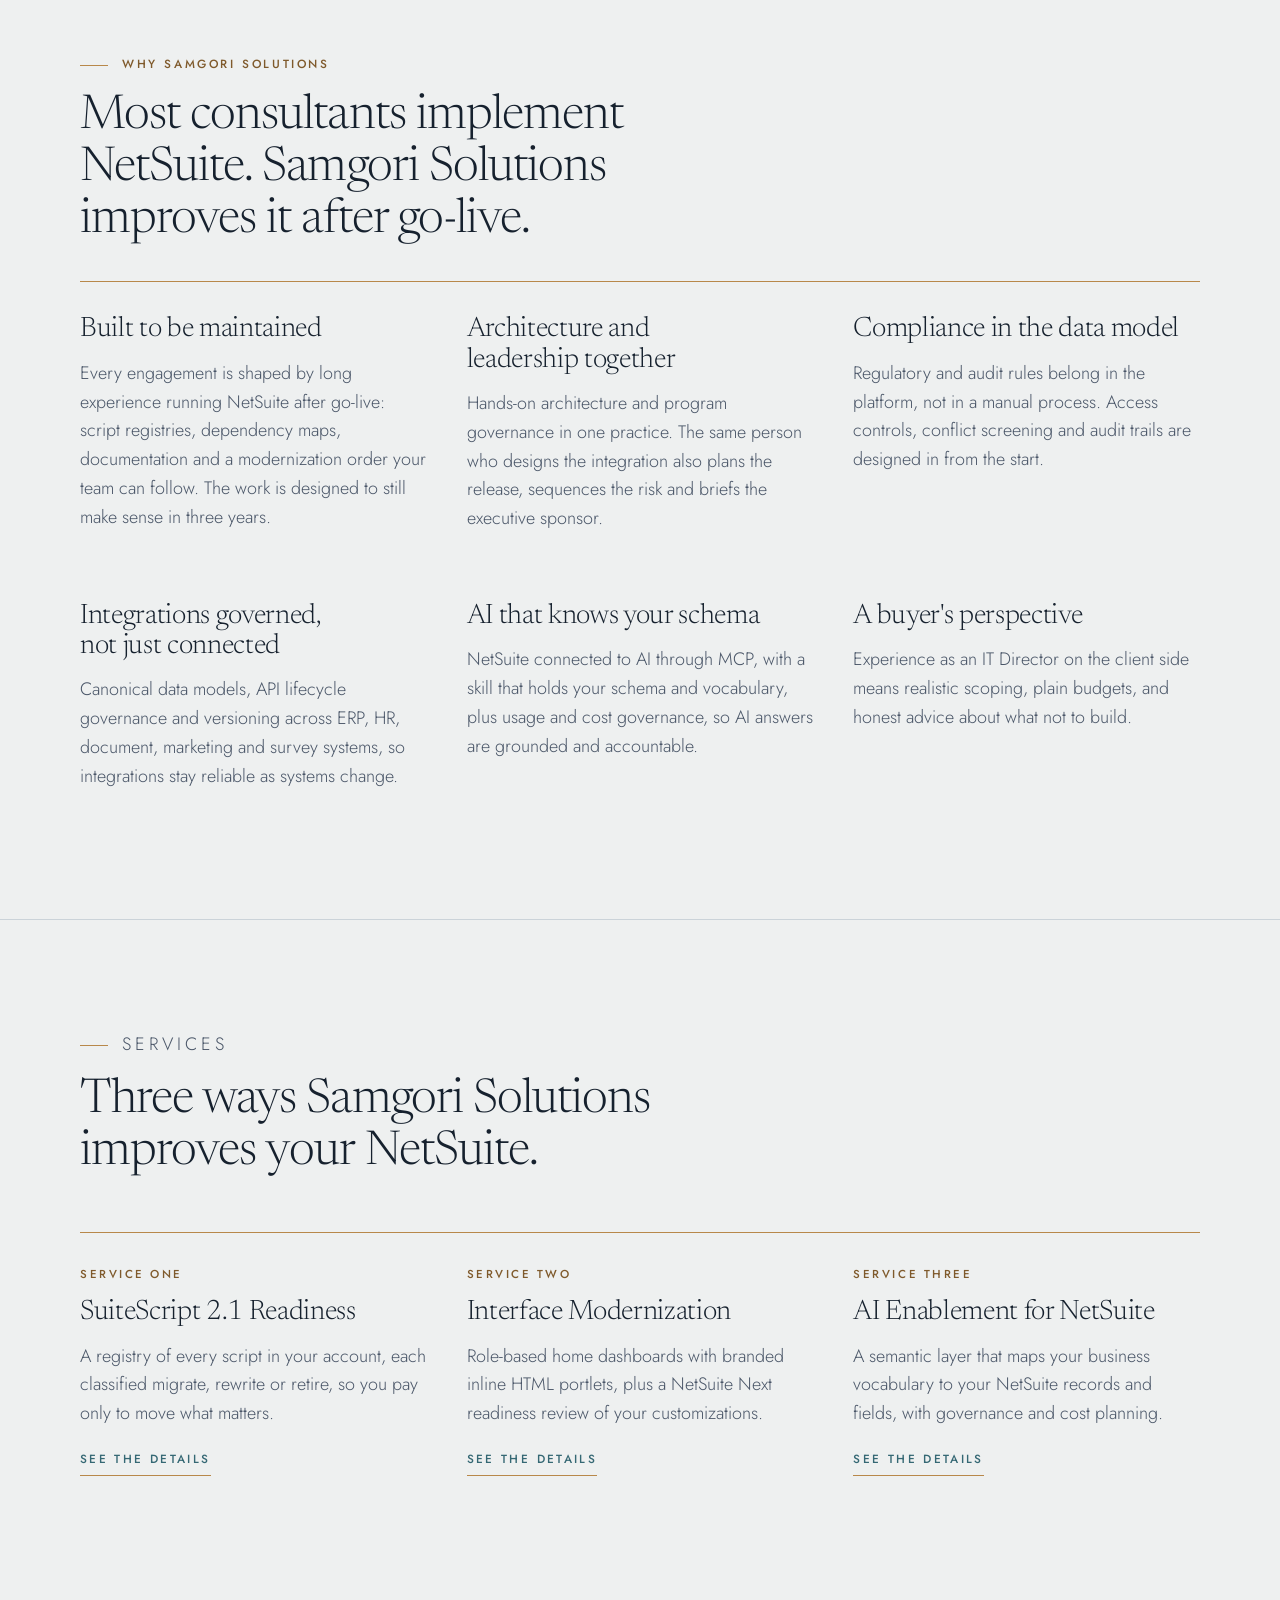
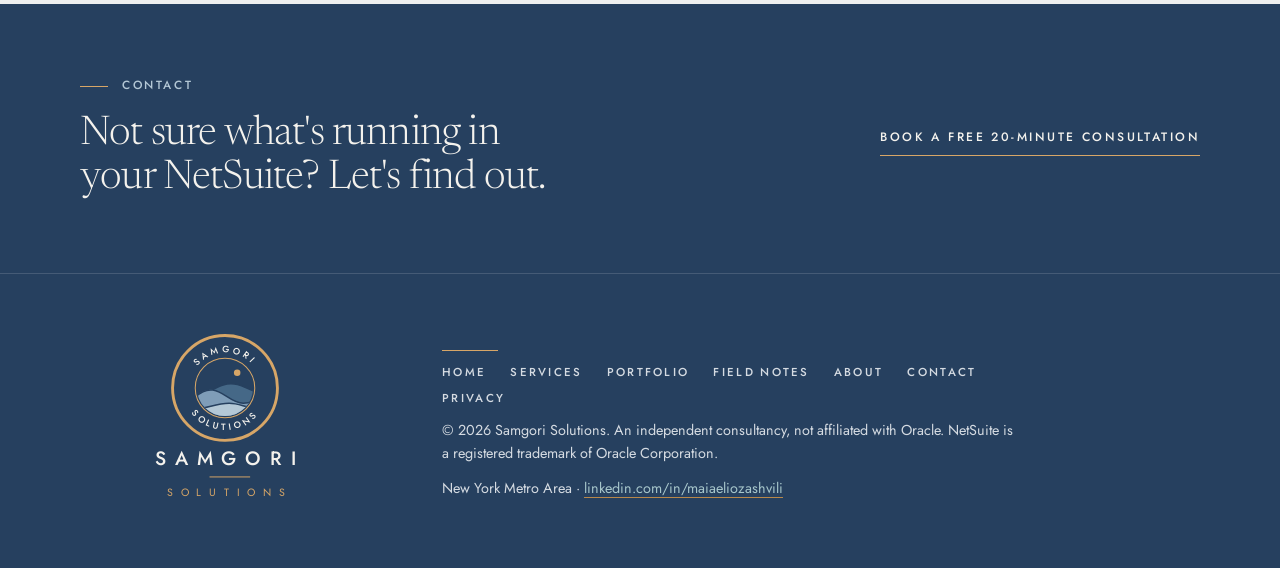
==== commit 3fe483b5: "Add Field Notes section with Integration Capacity Standard New /field-notes/ landing page and first " ====
--- a/public/index.html
+++ b/public/index.html
@@ -26,6 +26,7 @@
       <a class="nav-link" href="#why-samgori">Why Samgori</a>
       <a class="nav-link" href="services.html">Services</a>
       <a class="nav-link" href="portfolio.html">Portfolio</a>
+      <a class="nav-link" href="field-notes/">Field Notes</a>
       <a class="nav-link" href="about.html">About</a>
     </nav>
     <a class="btn head-cta" href="about.html#contact"><span class="long">Contact Us</span><span class="short">Contact</span></a>
@@ -148,7 +149,7 @@
     <svg class="logo-seal" viewBox="0 0 300 196" xmlns="http://www.w3.org/2000/svg" role="img" aria-label="Samgori Solutions seal"><g transform="translate(94 4) scale(1.75)"><defs><path id="rt2" d="M11 32 A21 21 0 0 1 53 32"/><path id="rb2" d="M7 32 A25 25 0 0 0 57 32"/></defs><circle cx="32" cy="32" r="31" fill="none" stroke="#D7A667" stroke-width="1.7"/><circle cx="32" cy="32" r="17.6" fill="none" stroke="#D7A667" stroke-width=".6"/><text text-anchor="middle" font-family="Jost,sans-serif" font-weight="500" font-size="5.4" letter-spacing="1.9" fill="#F4F2ED"><textPath href="#rt2" startOffset="50%">SAMGORI</textPath></text><text text-anchor="middle" font-family="Jost,sans-serif" font-weight="500" font-size="5.4" letter-spacing="1.9" fill="#F4F2ED"><textPath href="#rb2" startOffset="50%">SOLUTIONS</textPath></text><defs><clipPath id="k3"><circle cx="32" cy="32" r="16.6"/></clipPath></defs><g clip-path="url(#k3)"><g transform="translate(32 32) scale(.6) translate(-32 -32)"><path d="M0 40 C14 40 22 30 34 28 C46 26 54 34 64 36 V70 H0Z" fill="#456887" stroke="#26405F" stroke-width="1.5" stroke-linejoin="round"/><path d="M0 44 C6 37 12 33 20 34 C32 36 38 47 50 47 C56 47 60 45 64 44 V70 H0Z" fill="#7F9DB8" stroke="#26405F" stroke-width="1.5" stroke-linejoin="round"/><path d="M0 53 C14 53 22 47 36 47 C48 47 54 53 64 51 V70 H0Z" fill="#B4C8D6" stroke="#26405F" stroke-width="1.5" stroke-linejoin="round"/><circle cx="44" cy="17" r="3.2" fill="#D7A667"/></g></g></g><text x="155" y="140" text-anchor="middle" font-family="Jost,sans-serif" font-weight="500" font-size="20" letter-spacing="9" fill="#F4F2ED">SAMGORI</text><path d="M134 152H176" stroke="#D7A667" stroke-width="1"/><text x="155" y="172" text-anchor="middle" font-family="Jost,sans-serif" font-weight="400" font-size="11" letter-spacing="8" fill="#D7A667">SOLUTIONS</text></svg>
     <div class="foot-text">
       <span class="foot-rule" aria-hidden="true"></span>
-      <nav class="foot-nav" aria-label="Footer"><a href="./">Home</a><a href="services.html">Services</a><a href="portfolio.html">Portfolio</a><a href="about.html">About</a><a href="about.html#contact">Contact</a><a href="privacy.html">Privacy</a></nav>
+      <nav class="foot-nav" aria-label="Footer"><a href="./">Home</a><a href="services.html">Services</a><a href="portfolio.html">Portfolio</a><a href="field-notes/">Field Notes</a><a href="about.html">About</a><a href="about.html#contact">Contact</a><a href="privacy.html">Privacy</a></nav>
       <p>&copy; 2026 Samgori Solutions. An independent consultancy, not affiliated with Oracle. NetSuite is a registered trademark of Oracle Corporation.</p>
       <p>New York Metro Area &middot; <a href="https://www.linkedin.com/in/maiaeliozashvili" target="_blank" rel="noopener">linkedin.com/in/maiaeliozashvili</a></p>
     </div>
